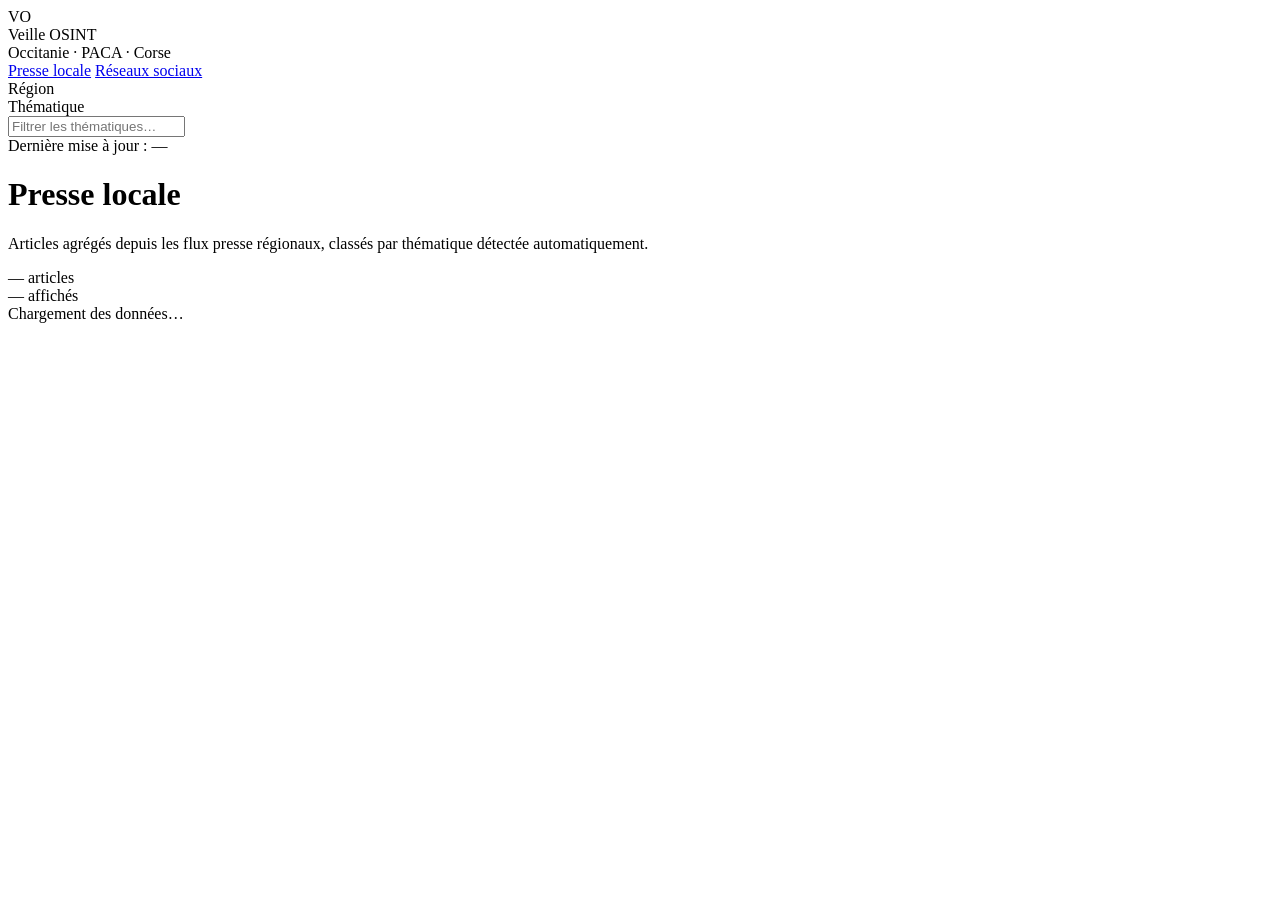
==== site/index.html @ 5e8002d4 "Create index.html" ====
<!DOCTYPE html>
<html lang="fr">
<head>
<meta charset="UTF-8">
<meta name="viewport" content="width=device-width, initial-scale=1.0">
<title>Veille OSINT — Presse locale</title>
<link rel="stylesheet" href="assets/style.css">
</head>
<body>

<div class="app">
  <aside class="sidebar">
    <div class="brand">
      <span class="brand-mark">VO</span>
      <div>
        <div class="brand-title">Veille OSINT</div>
        <div class="brand-sub">Occitanie · PACA · Corse</div>
      </div>
    </div>

    <nav class="tabs">
      <a href="index.html" class="tab active">Presse locale</a>
      <a href="social.html" class="tab">Réseaux sociaux</a>
    </nav>

    <div class="filter-group">
      <div class="filter-label">Région</div>
      <div id="region-filters" class="filter-list"></div>
    </div>

    <div class="filter-group">
      <div class="filter-label">Thématique</div>
      <input type="text" id="theme-search" class="theme-search" placeholder="Filtrer les thématiques…">
      <div id="theme-filters" class="filter-list filter-list-scroll"></div>
    </div>

    <div class="sidebar-footer">
      <span id="last-update">Dernière mise à jour : —</span>
    </div>
  </aside>

  <main class="content">
    <header class="content-header">
      <div>
        <h1>Presse locale</h1>
        <p class="subtitle">Articles agrégés depuis les flux presse régionaux, classés par thématique détectée automatiquement.</p>
      </div>
      <div class="stat-badges">
        <div class="stat-badge">
          <span class="stat-value" id="stat-total">—</span>
          <span class="stat-key">articles</span>
        </div>
        <div class="stat-badge">
          <span class="stat-value" id="stat-filtered">—</span>
          <span class="stat-key">affichés</span>
        </div>
      </div>
    </header>

    <div id="active-filters" class="active-filters"></div>

    <div id="error-banner" class="error-banner" hidden></div>

    <div id="article-list" class="article-list">
      <div class="loading">Chargement des données…</div>
    </div>
  </main>
</div>

<script src="assets/data.js"></script>
<script src="assets/presse.js"></script>
</body>
</html>
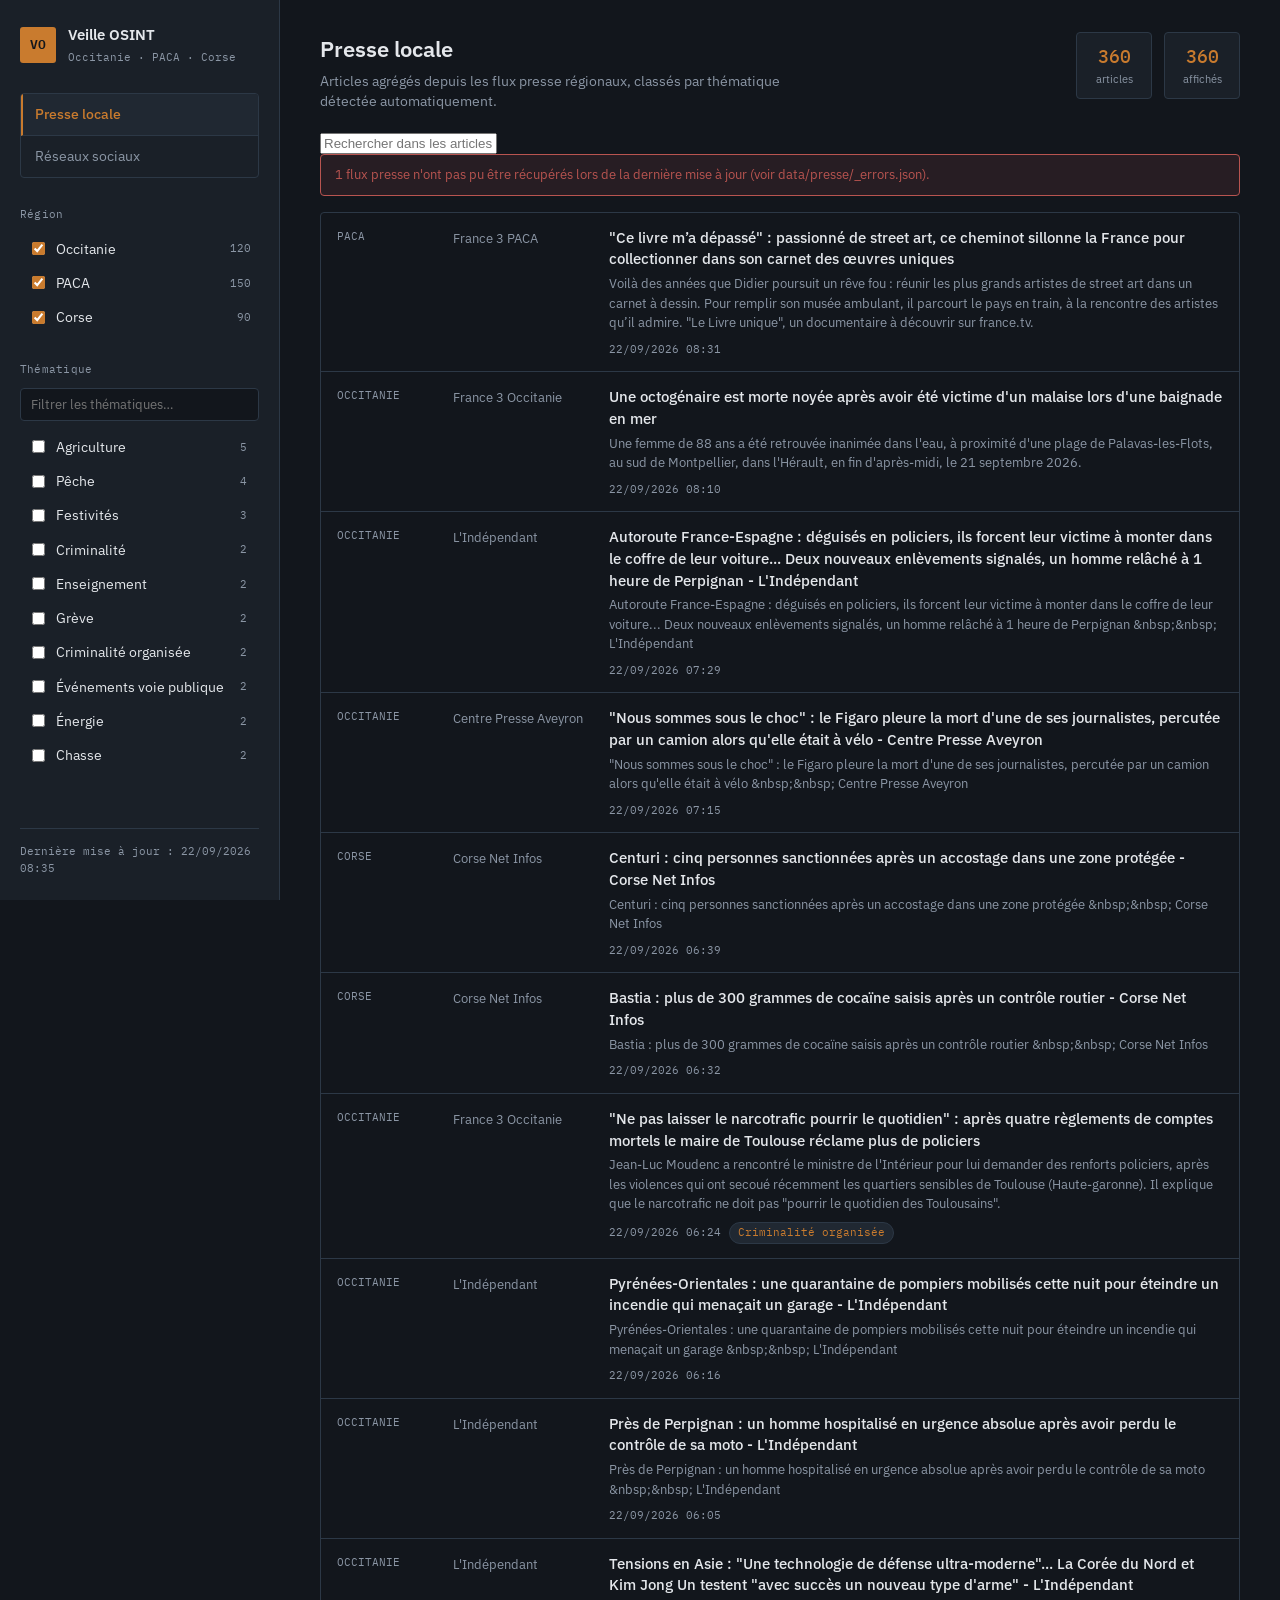
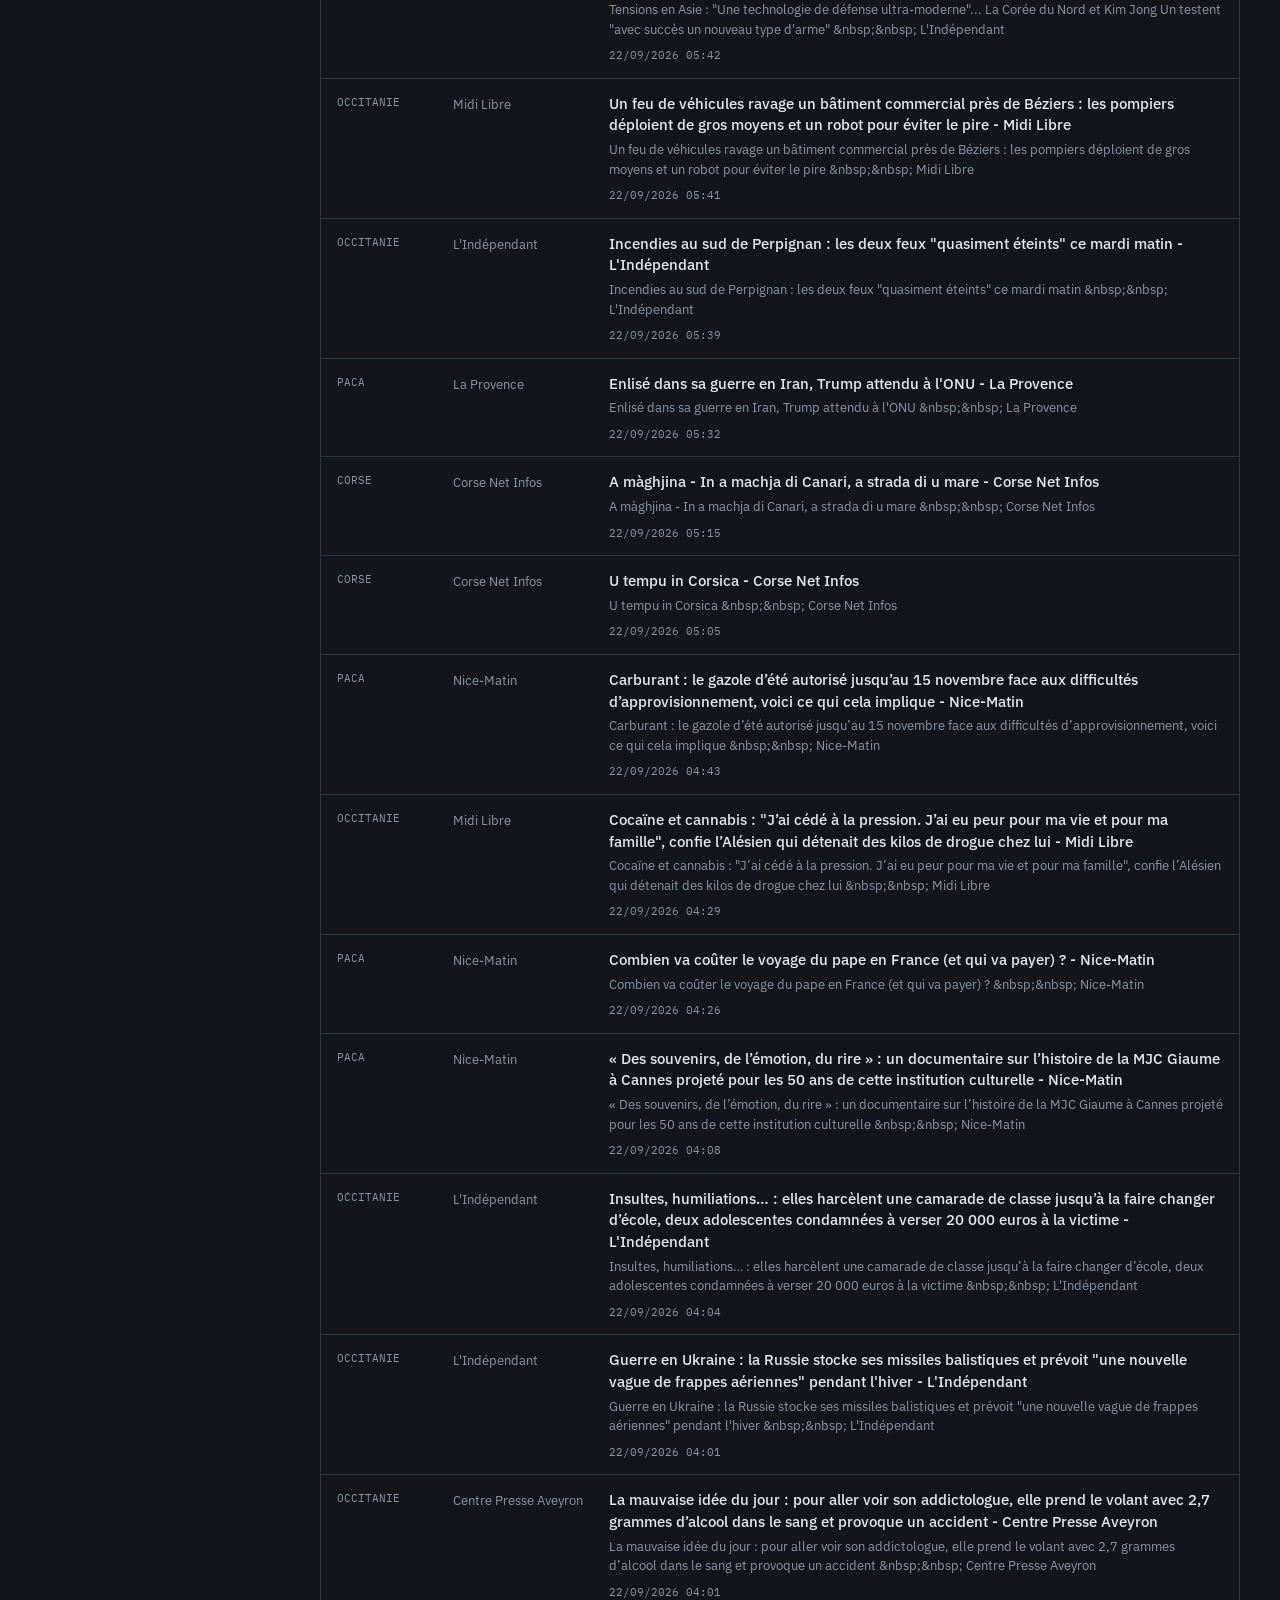
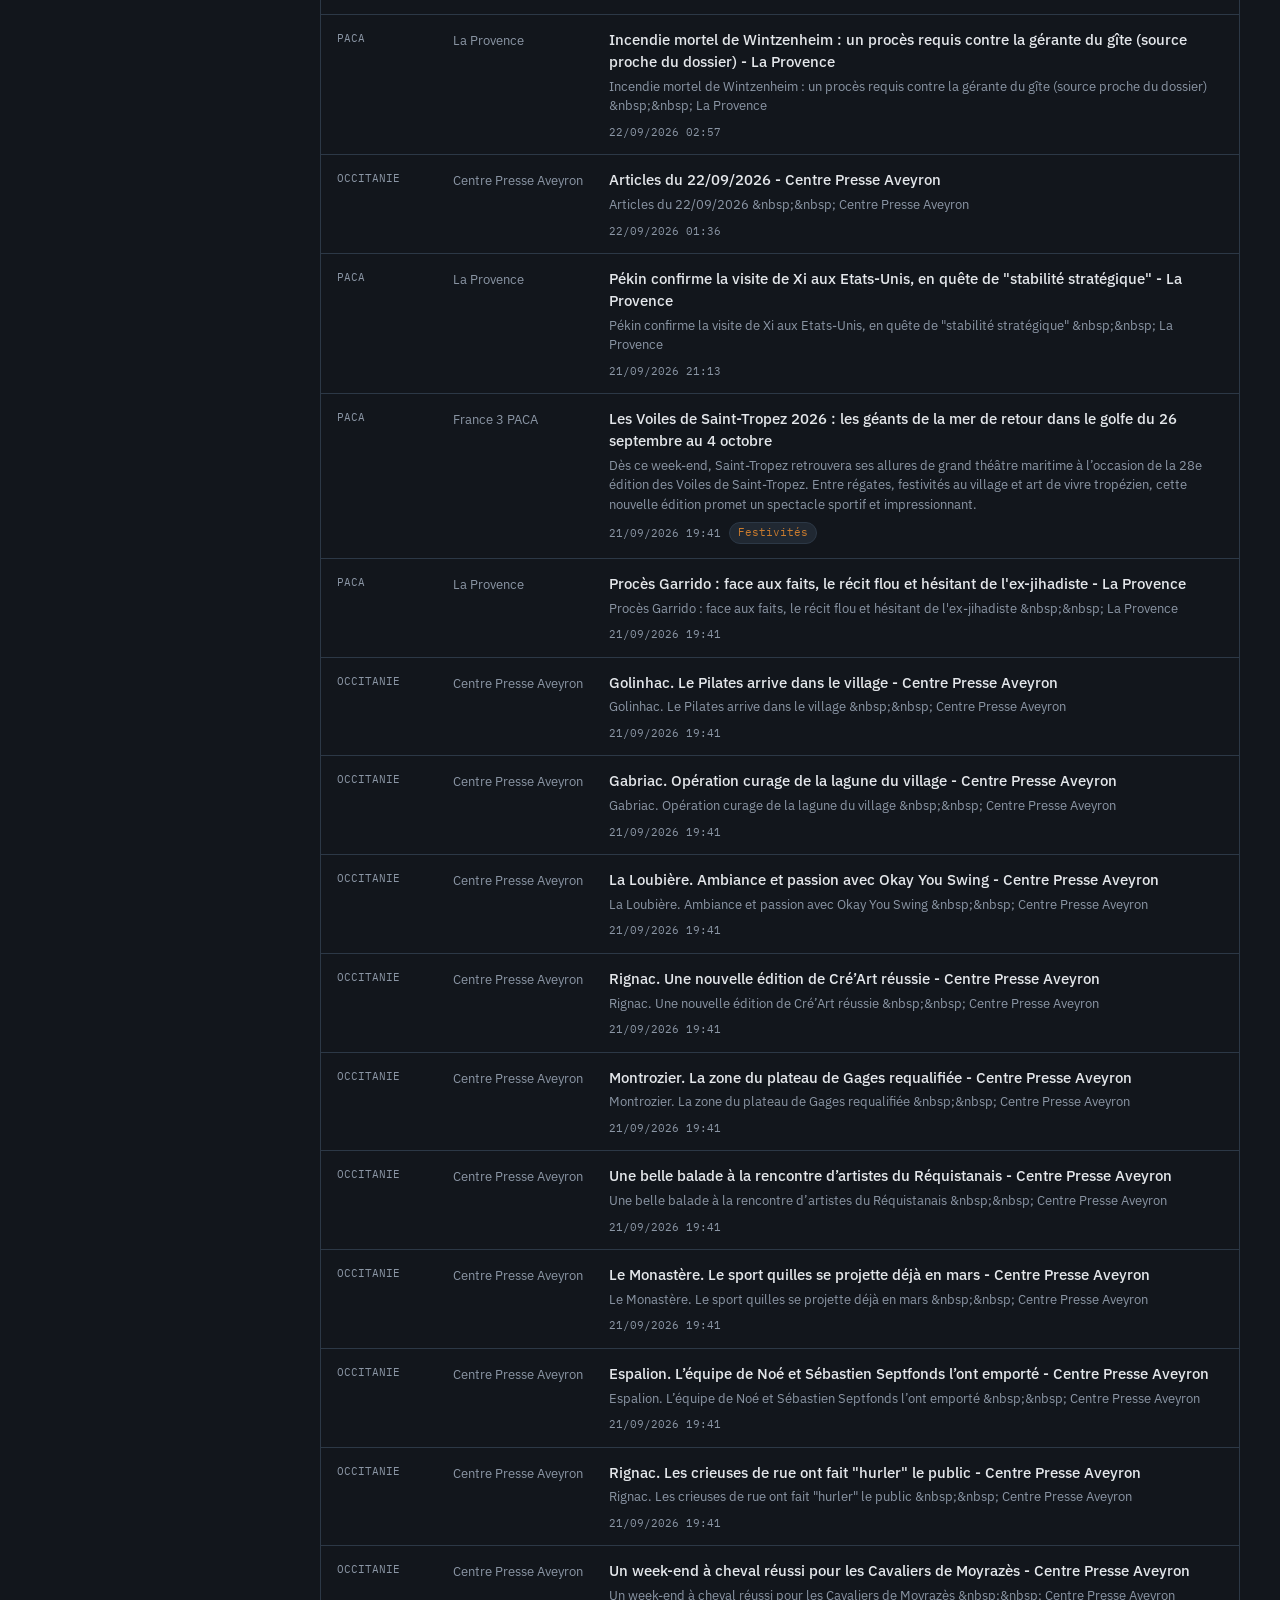
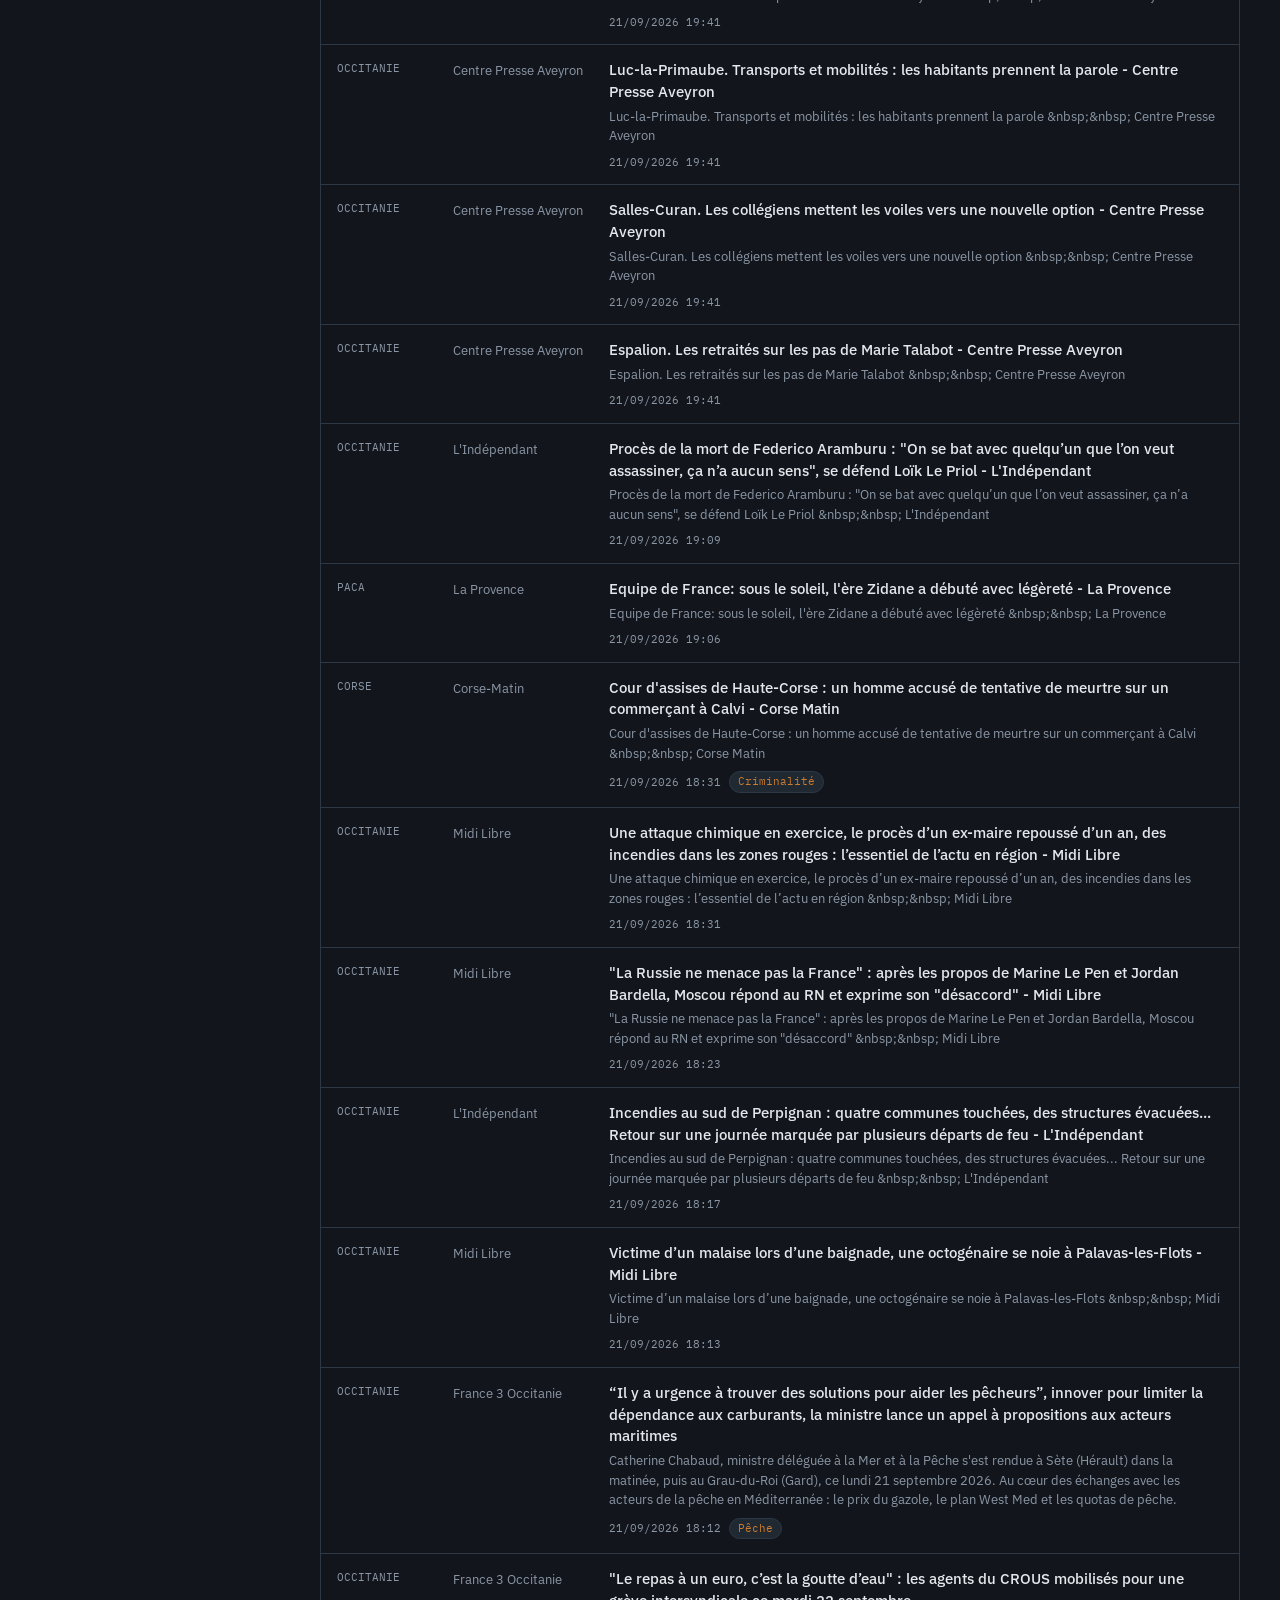
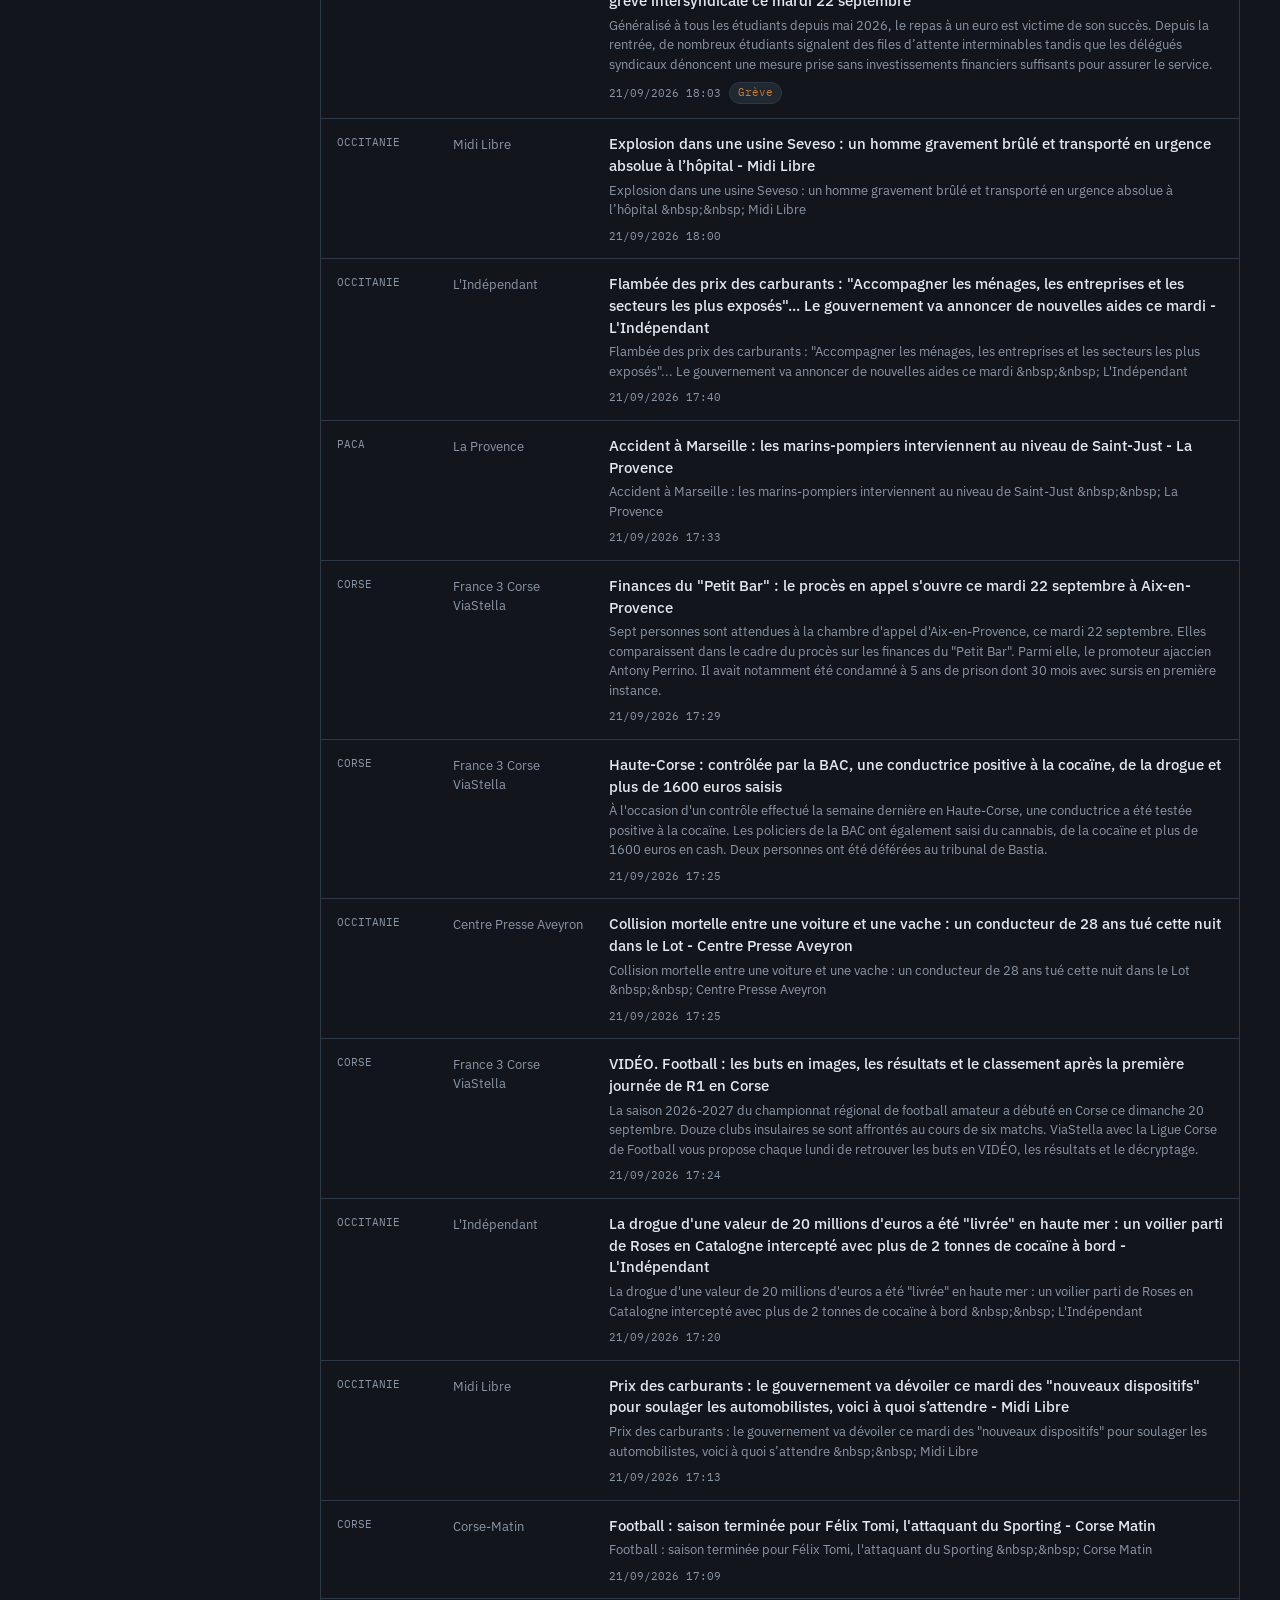
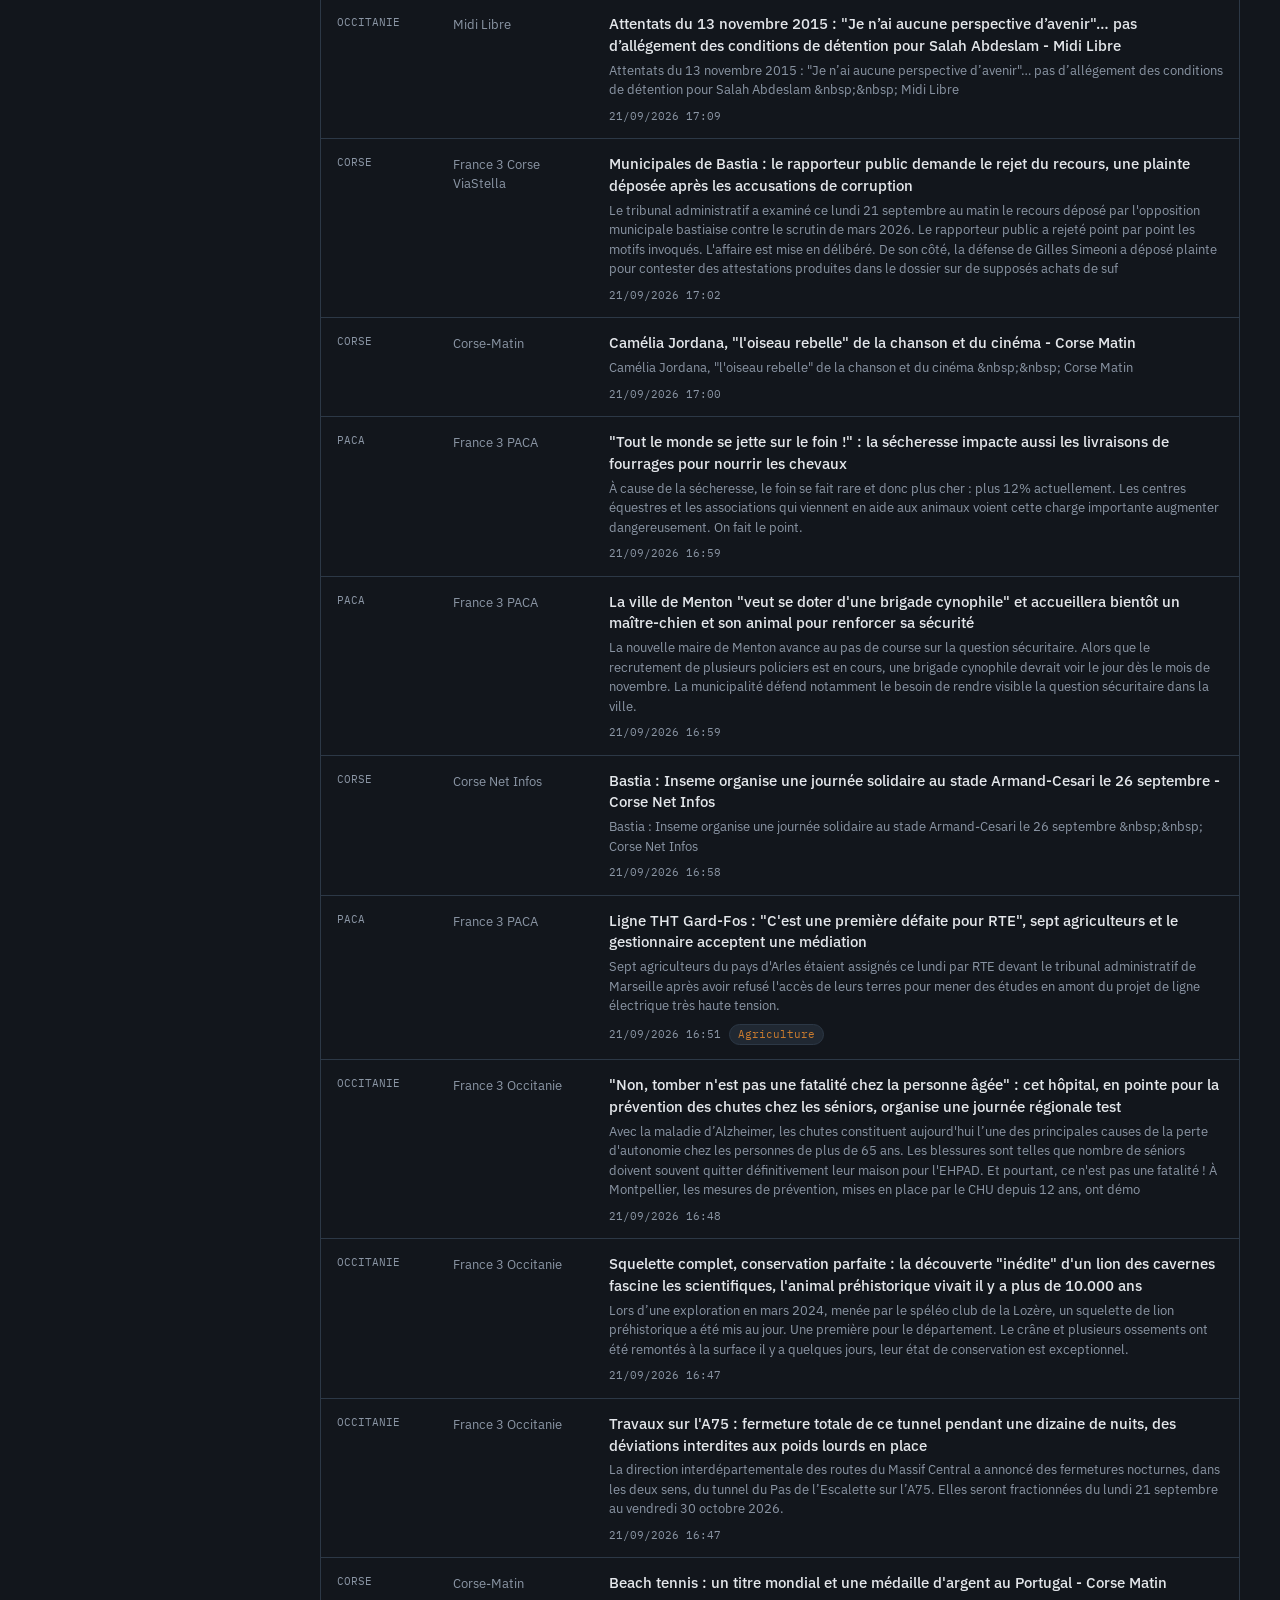
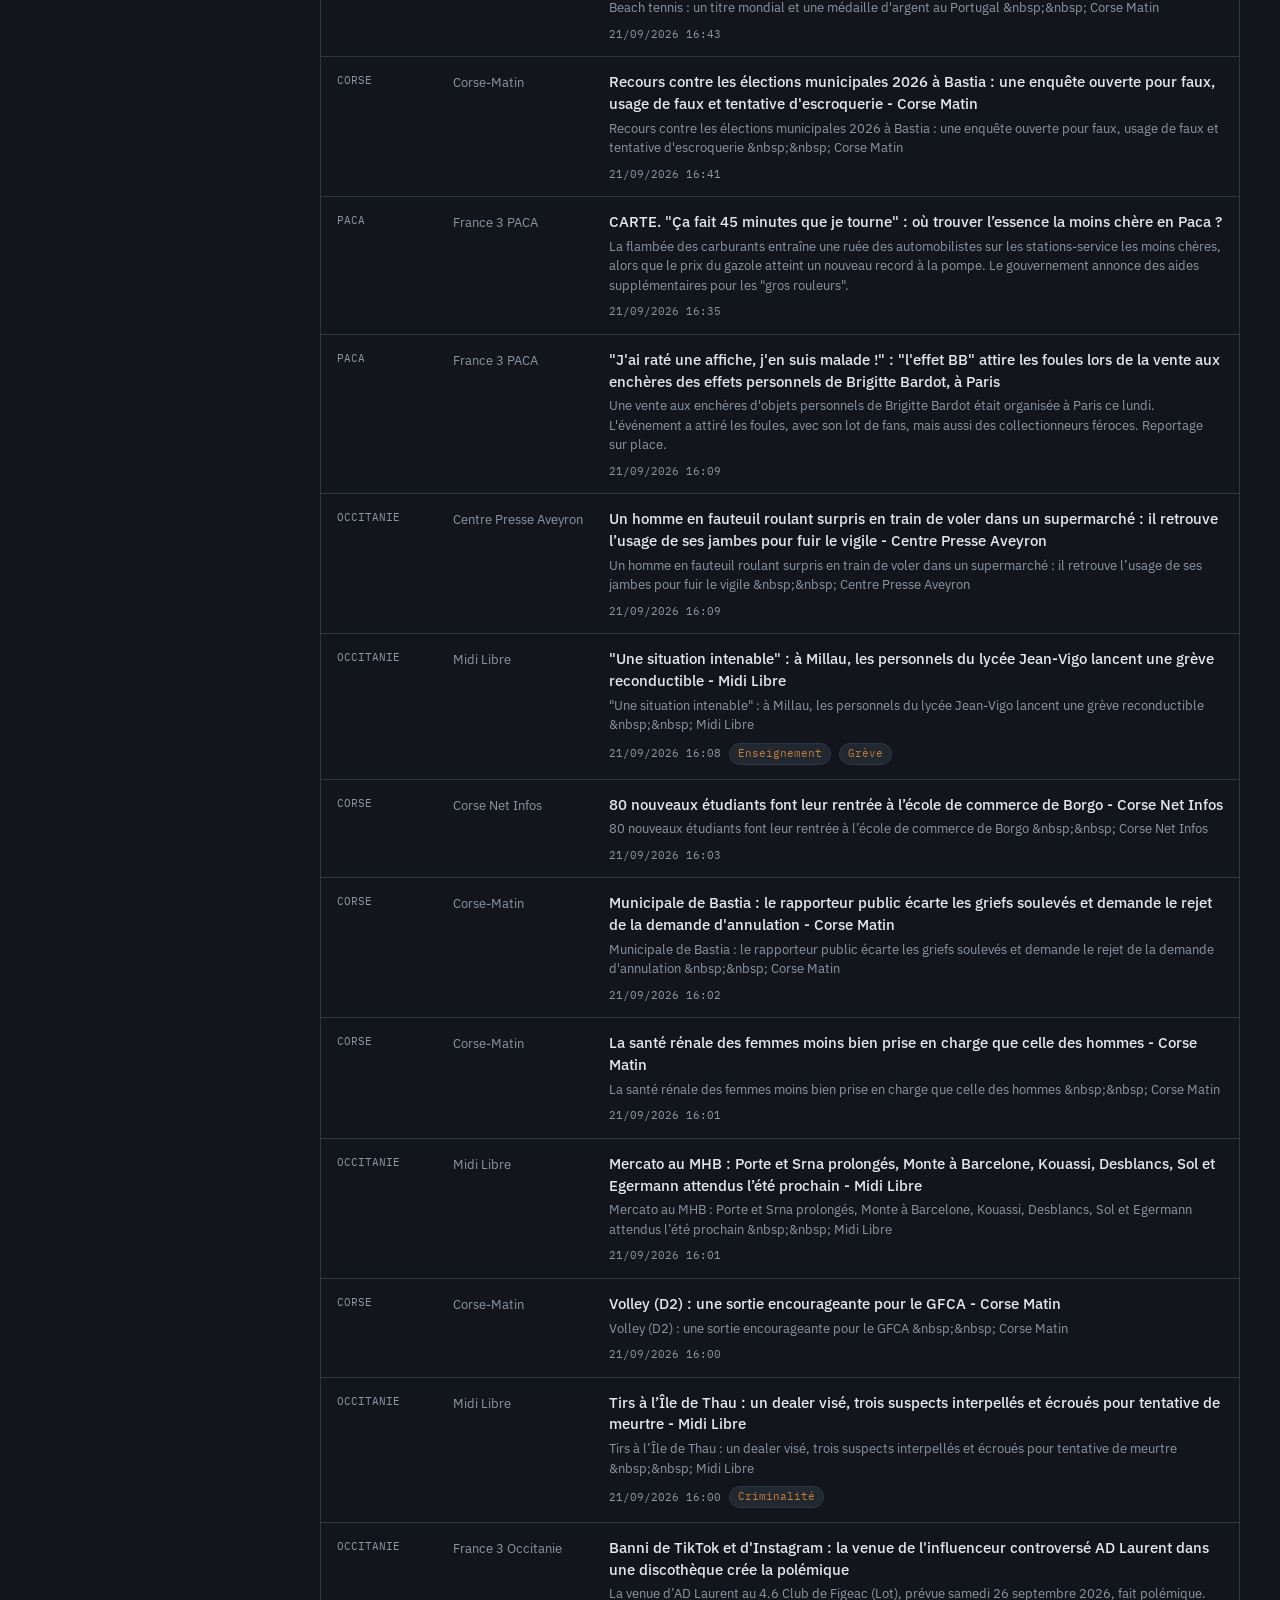
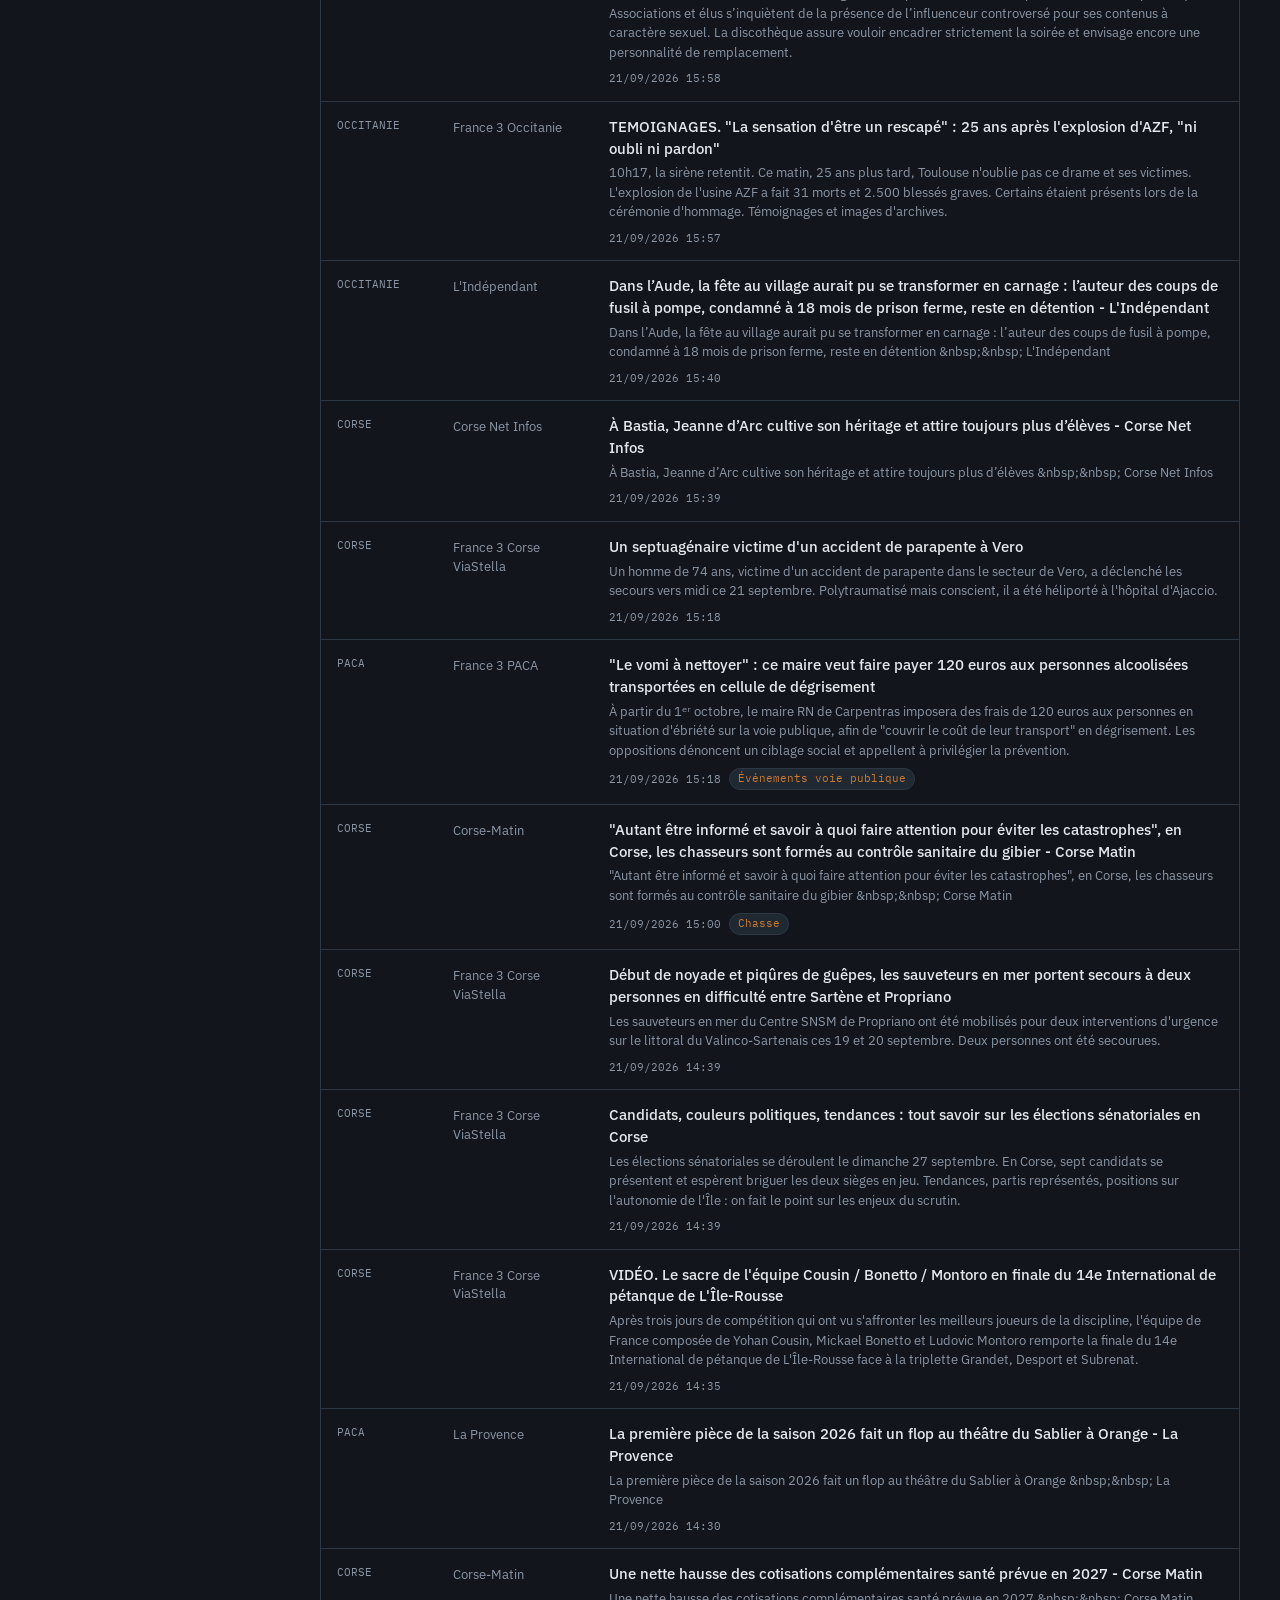
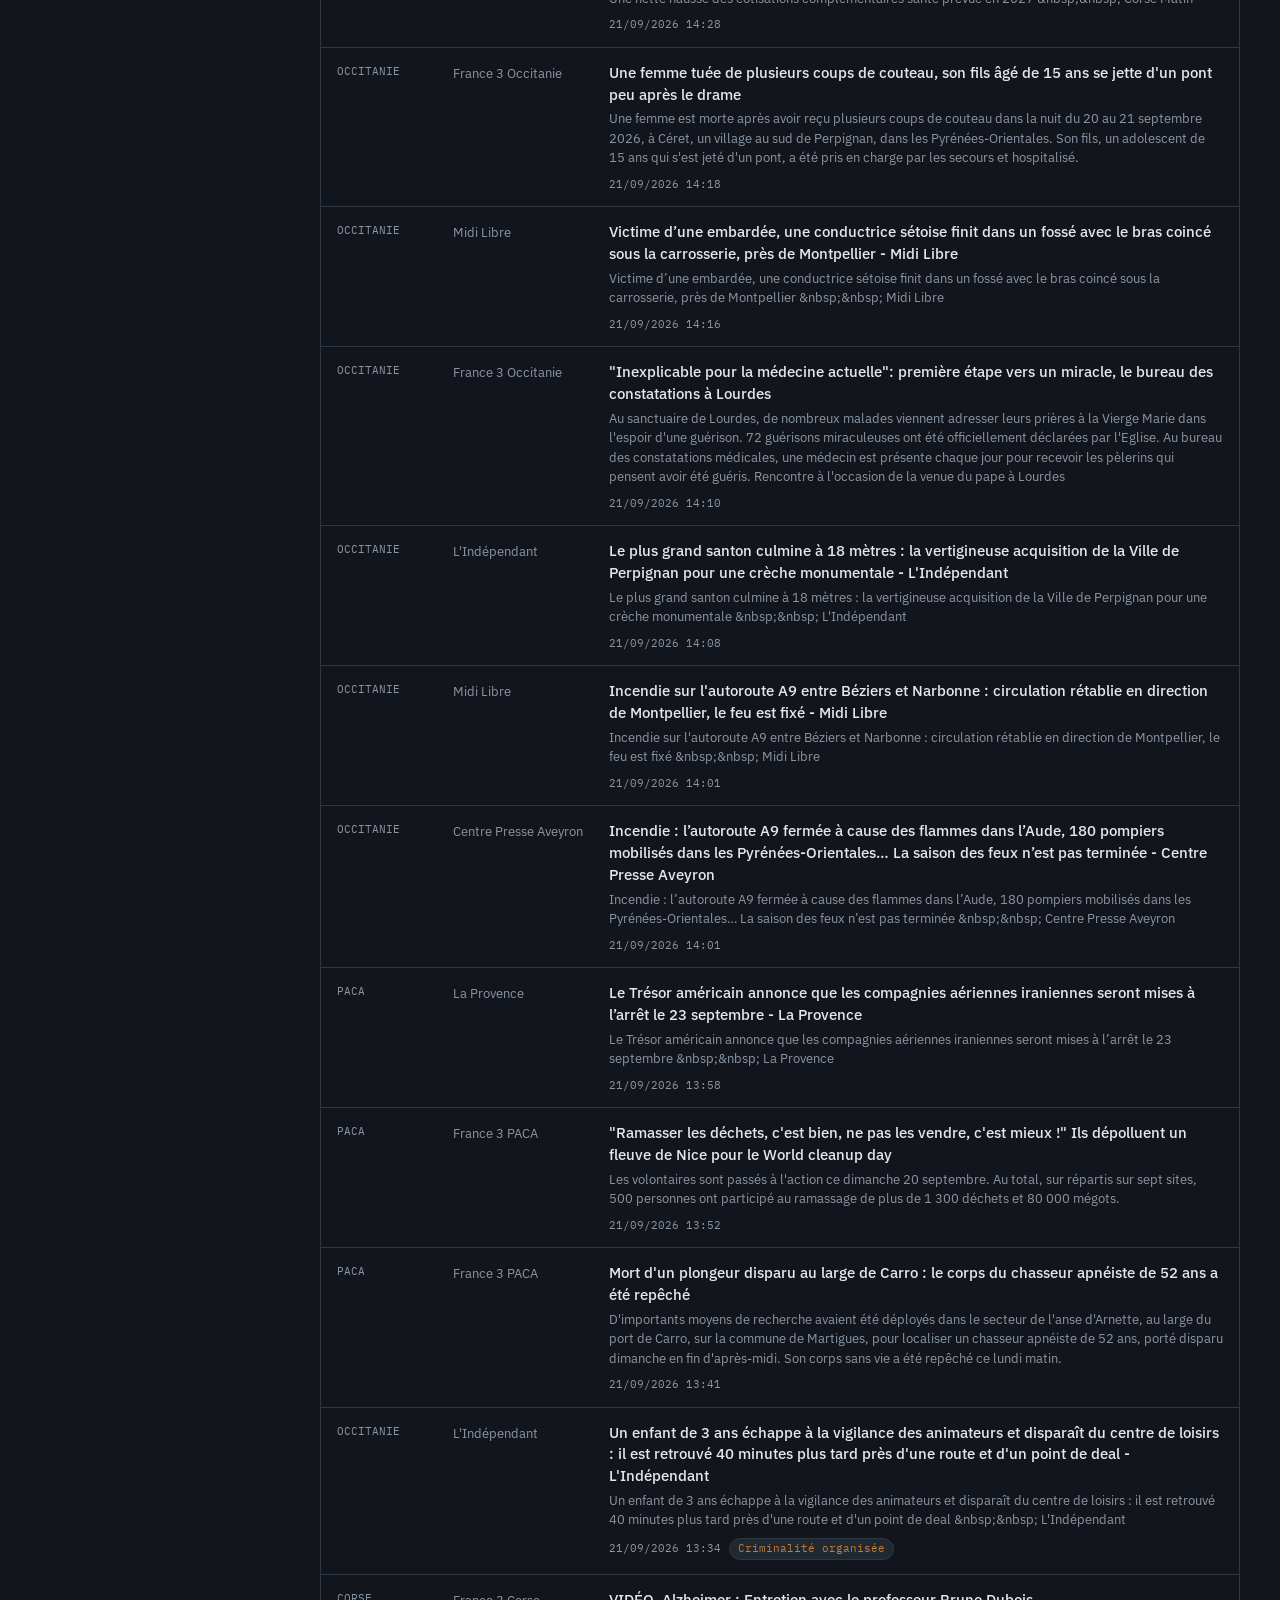
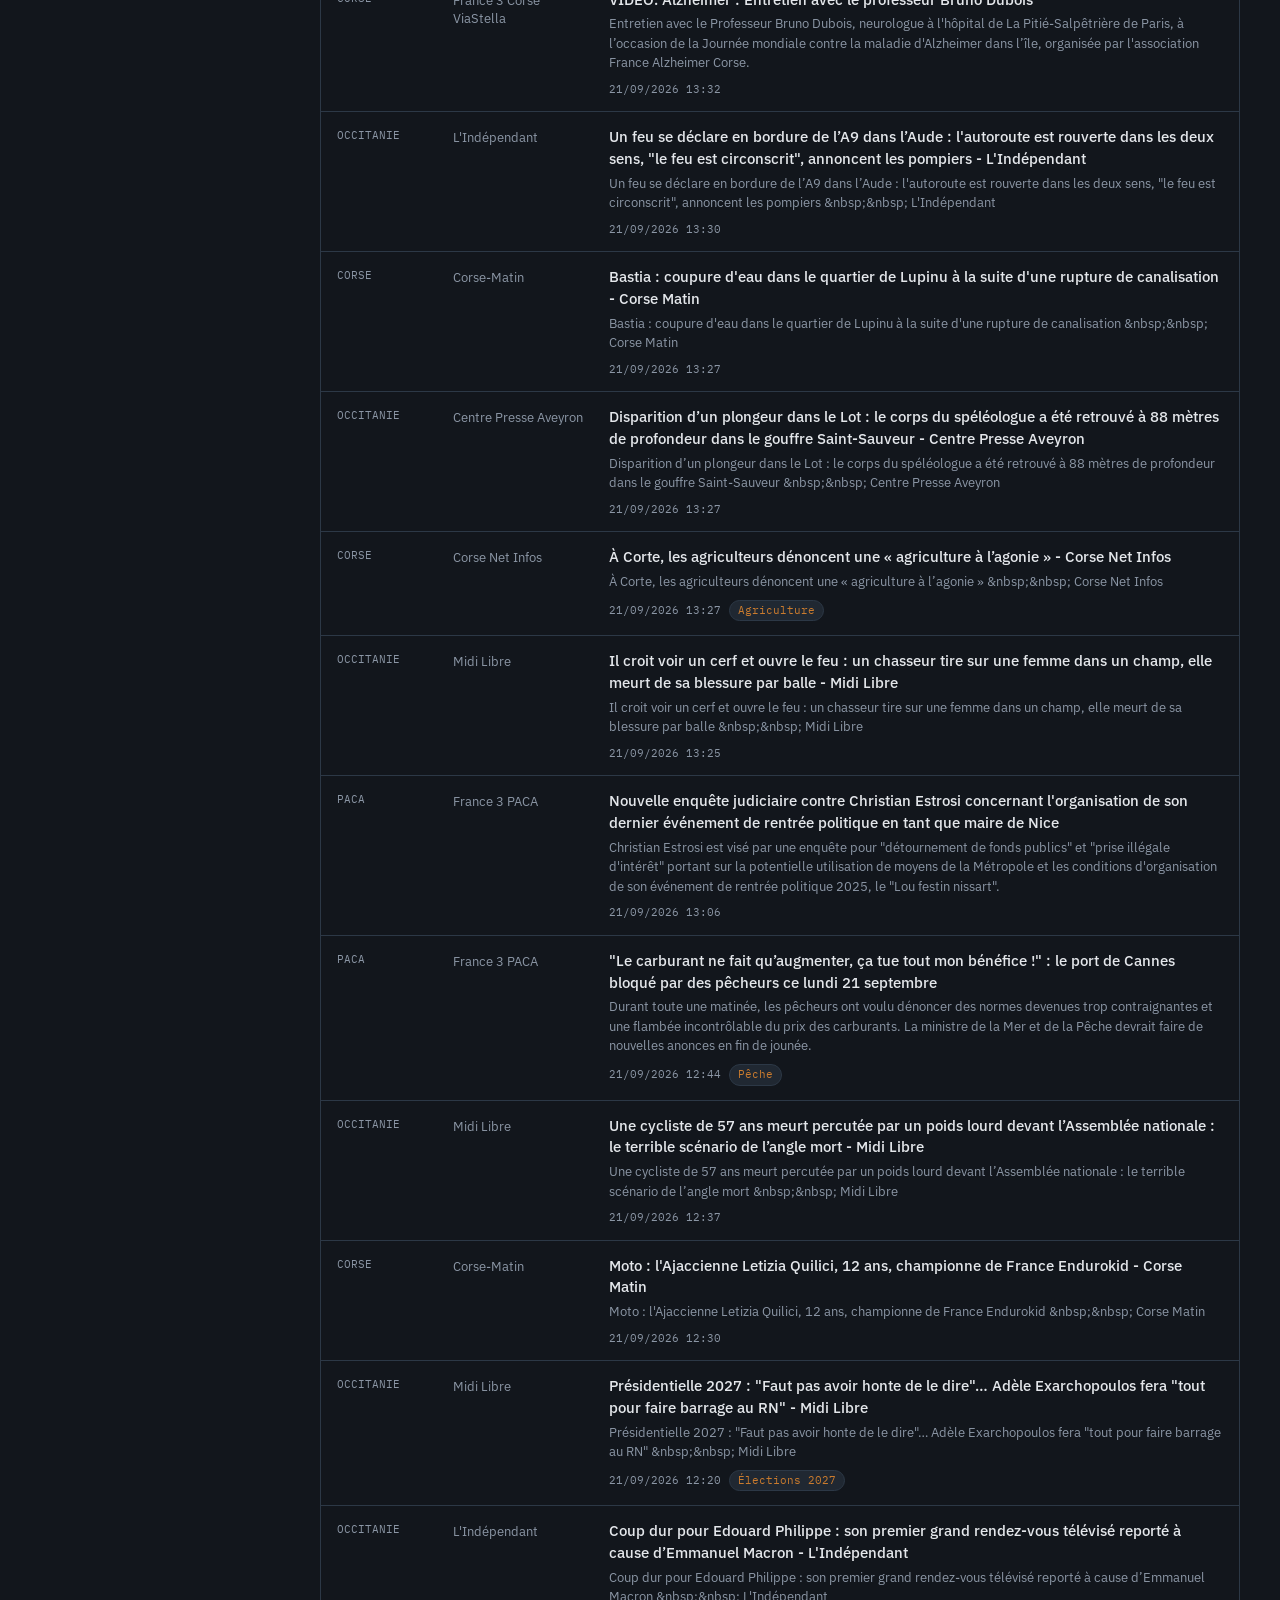
==== commit 65f2bd6d: "Update index.html" ====
--- a/site/index.html
+++ b/site/index.html
@@ -57,6 +57,10 @@
       </div>
     </header>
 
+    <div class="search-bar">
+      <input type="text" id="article-search" class="search-input" placeholder="Rechercher dans les articles (titre, résumé, source)…" autocomplete="off">
+    </div>
+
     <div id="active-filters" class="active-filters"></div>
 
     <div id="error-banner" class="error-banner" hidden></div>
--- a/site/assets/style.css
+++ b/site/assets/style.css
@@ -0,0 +1,494 @@
+/* ---------------------------------------------------------
+   Veille OSINT — thème visuel
+   Palette : ardoise sombre + accent ambre signalétique
+   Typo     : IBM Plex Sans (UI) + IBM Plex Mono (données)
+--------------------------------------------------------- */
+
+@import url('https://fonts.googleapis.com/css2?family=IBM+Plex+Sans:wght@400;500;600&family=IBM+Plex+Mono:wght@400;500&display=swap');
+
+:root {
+  --bg: #12161C;
+  --panel: #1A2028;
+  --panel-raised: #202832;
+  --border: #2C3846;
+  --text: #E4E7EB;
+  --text-dim: #8B96A5;
+  --accent: #C97B2E;
+  --accent-dim: #8A5A26;
+  --ok: #4A7856;
+  --danger: #B85450;
+  --link: #6FA8DC;
+
+  --font-ui: 'IBM Plex Sans', system-ui, sans-serif;
+  --font-mono: 'IBM Plex Mono', ui-monospace, monospace;
+}
+
+* { box-sizing: border-box; }
+
+html, body {
+  margin: 0;
+  padding: 0;
+  background: var(--bg);
+  color: var(--text);
+  font-family: var(--font-ui);
+  font-size: 15px;
+  line-height: 1.5;
+}
+
+a { color: var(--link); text-decoration: none; }
+a:hover { text-decoration: underline; }
+
+button {
+  font-family: inherit;
+  cursor: pointer;
+}
+
+/* Focus visible pour accessibilité clavier */
+a:focus-visible, button:focus-visible, input:focus-visible {
+  outline: 2px solid var(--accent);
+  outline-offset: 2px;
+}
+
+.app {
+  display: grid;
+  grid-template-columns: 280px 1fr;
+  min-height: 100vh;
+}
+
+/* ---------- Sidebar ---------- */
+
+.sidebar {
+  background: var(--panel);
+  border-right: 1px solid var(--border);
+  padding: 24px 20px;
+  display: flex;
+  flex-direction: column;
+  gap: 28px;
+  position: sticky;
+  top: 0;
+  height: 100vh;
+  overflow-y: auto;
+}
+
+.brand {
+  display: flex;
+  align-items: center;
+  gap: 12px;
+}
+
+.brand-mark {
+  width: 36px;
+  height: 36px;
+  background: var(--accent);
+  color: #12161C;
+  font-family: var(--font-mono);
+  font-weight: 600;
+  font-size: 13px;
+  display: flex;
+  align-items: center;
+  justify-content: center;
+  border-radius: 3px;
+  flex-shrink: 0;
+}
+
+.brand-title {
+  font-weight: 600;
+  font-size: 15px;
+}
+
+.brand-sub {
+  font-family: var(--font-mono);
+  font-size: 11px;
+  color: var(--text-dim);
+  margin-top: 2px;
+}
+
+.tabs {
+  display: flex;
+  flex-direction: column;
+  border: 1px solid var(--border);
+  border-radius: 4px;
+  overflow: hidden;
+}
+
+.tab {
+  padding: 10px 14px;
+  color: var(--text-dim);
+  font-size: 14px;
+  border-bottom: 1px solid var(--border);
+}
+
+.tab:last-child { border-bottom: none; }
+
+.tab:hover {
+  background: var(--panel-raised);
+  text-decoration: none;
+  color: var(--text);
+}
+
+.tab.active {
+  background: var(--panel-raised);
+  color: var(--accent);
+  font-weight: 500;
+  border-left: 2px solid var(--accent);
+  padding-left: 12px;
+}
+
+.filter-group {
+  display: flex;
+  flex-direction: column;
+  gap: 10px;
+}
+
+.filter-label {
+  font-family: var(--font-mono);
+  font-size: 11px;
+  color: var(--text-dim);
+  letter-spacing: 0.02em;
+}
+
+.filter-list {
+  display: flex;
+  flex-direction: column;
+  gap: 2px;
+}
+
+.filter-list-scroll {
+  max-height: 340px;
+  overflow-y: auto;
+  padding-right: 4px;
+}
+
+.filter-item {
+  display: flex;
+  align-items: center;
+  gap: 8px;
+  padding: 6px 8px;
+  border-radius: 3px;
+  font-size: 13.5px;
+  cursor: pointer;
+  color: var(--text);
+}
+
+.filter-item:hover {
+  background: var(--panel-raised);
+}
+
+.filter-item input {
+  accent-color: var(--accent);
+  flex-shrink: 0;
+}
+
+.filter-item .count {
+  margin-left: auto;
+  font-family: var(--font-mono);
+  font-size: 11px;
+  color: var(--text-dim);
+}
+
+.theme-search {
+  background: var(--bg);
+  border: 1px solid var(--border);
+  color: var(--text);
+  padding: 7px 10px;
+  border-radius: 4px;
+  font-size: 13px;
+  font-family: var(--font-ui);
+}
+
+.theme-search:focus {
+  border-color: var(--accent);
+  outline: none;
+}
+
+.sidebar-footer {
+  margin-top: auto;
+  font-family: var(--font-mono);
+  font-size: 11px;
+  color: var(--text-dim);
+  border-top: 1px solid var(--border);
+  padding-top: 14px;
+}
+
+/* ---------- Content ---------- */
+
+.content {
+  padding: 32px 40px;
+  max-width: 1100px;
+}
+
+.content-header {
+  display: flex;
+  justify-content: space-between;
+  align-items: flex-start;
+  gap: 24px;
+  margin-bottom: 20px;
+}
+
+.content-header h1 {
+  font-size: 22px;
+  margin: 0 0 6px 0;
+  font-weight: 600;
+}
+
+.subtitle {
+  color: var(--text-dim);
+  font-size: 13.5px;
+  margin: 0;
+  max-width: 62ch;
+}
+
+.stat-badges {
+  display: flex;
+  gap: 12px;
+  flex-shrink: 0;
+}
+
+.stat-badge {
+  background: var(--panel);
+  border: 1px solid var(--border);
+  border-radius: 4px;
+  padding: 10px 16px;
+  display: flex;
+  flex-direction: column;
+  align-items: center;
+  min-width: 76px;
+}
+
+.stat-value {
+  font-family: var(--font-mono);
+  font-size: 18px;
+  font-weight: 500;
+  color: var(--accent);
+}
+
+.stat-key {
+  font-size: 10.5px;
+  color: var(--text-dim);
+  margin-top: 2px;
+}
+
+.active-filters {
+  display: flex;
+  flex-wrap: wrap;
+  gap: 6px;
+  margin-bottom: 16px;
+  min-height: 0;
+}
+
+.active-filters:empty { margin-bottom: 0; }
+
+.active-filter-chip {
+  display: inline-flex;
+  align-items: center;
+  gap: 6px;
+  background: var(--panel-raised);
+  border: 1px solid var(--accent-dim);
+  color: var(--accent);
+  font-family: var(--font-mono);
+  font-size: 11.5px;
+  padding: 4px 10px;
+  border-radius: 999px;
+}
+
+.active-filter-chip button {
+  background: none;
+  border: none;
+  color: var(--accent);
+  font-size: 13px;
+  line-height: 1;
+  padding: 0;
+}
+
+.error-banner {
+  background: rgba(184, 84, 80, 0.12);
+  border: 1px solid var(--danger);
+  color: var(--danger);
+  padding: 10px 14px;
+  border-radius: 4px;
+  font-size: 13px;
+  margin-bottom: 16px;
+}
+
+.loading, .empty-state {
+  color: var(--text-dim);
+  padding: 40px 0;
+  text-align: center;
+  font-size: 13.5px;
+}
+
+/* ---------- Article list (tableau dense) ---------- */
+
+.article-list {
+  border: 1px solid var(--border);
+  border-radius: 4px;
+  overflow: hidden;
+}
+
+.article-row {
+  display: grid;
+  grid-template-columns: 100px 140px 1fr;
+  gap: 16px;
+  padding: 14px 16px;
+  border-bottom: 1px solid var(--border);
+  align-items: start;
+}
+
+.article-row:last-child { border-bottom: none; }
+
+.article-row:hover {
+  background: var(--panel);
+}
+
+.article-region {
+  font-family: var(--font-mono);
+  font-size: 10.5px;
+  color: var(--text-dim);
+  text-transform: uppercase;
+  padding-top: 2px;
+}
+
+.article-source {
+  font-size: 12.5px;
+  color: var(--text-dim);
+  padding-top: 2px;
+}
+
+.article-title {
+  font-size: 14.5px;
+  font-weight: 500;
+  color: var(--text);
+  margin: 0 0 4px 0;
+  display: block;
+}
+
+.article-title:hover { color: var(--accent); }
+
+.article-summary {
+  font-size: 13px;
+  color: var(--text-dim);
+  margin: 0 0 8px 0;
+  max-width: 78ch;
+}
+
+.article-meta {
+  display: flex;
+  gap: 8px;
+  flex-wrap: wrap;
+  align-items: center;
+}
+
+.theme-tag {
+  font-family: var(--font-mono);
+  font-size: 10.5px;
+  background: var(--panel-raised);
+  border: 1px solid var(--border);
+  color: var(--accent);
+  padding: 2px 8px;
+  border-radius: 999px;
+}
+
+.article-date {
+  font-family: var(--font-mono);
+  font-size: 11px;
+  color: var(--text-dim);
+}
+
+/* ---------- Social page ---------- */
+
+.social-section {
+  margin-bottom: 28px;
+}
+
+.social-section-title {
+  font-family: var(--font-mono);
+  font-size: 12px;
+  color: var(--text-dim);
+  text-transform: uppercase;
+  letter-spacing: 0.03em;
+  margin: 0 0 10px 0;
+  padding-bottom: 8px;
+  border-bottom: 1px solid var(--border);
+}
+
+.social-theme-block {
+  border: 1px solid var(--border);
+  border-radius: 4px;
+  margin-bottom: 12px;
+  overflow: hidden;
+}
+
+.social-theme-header {
+  padding: 10px 14px;
+  background: var(--panel);
+  font-weight: 500;
+  font-size: 14px;
+  display: flex;
+  justify-content: space-between;
+  align-items: center;
+}
+
+.social-theme-header .count {
+  font-family: var(--font-mono);
+  font-size: 11px;
+  color: var(--text-dim);
+}
+
+.social-item {
+  padding: 10px 14px;
+  border-top: 1px solid var(--border);
+  font-size: 13px;
+}
+
+.social-item-meta {
+  display: flex;
+  gap: 10px;
+  font-family: var(--font-mono);
+  font-size: 11px;
+  color: var(--text-dim);
+  margin-bottom: 4px;
+}
+
+.manual-links-row {
+  padding: 10px 14px;
+  border-top: 1px solid var(--border);
+  display: flex;
+  gap: 10px;
+  flex-wrap: wrap;
+}
+
+.manual-link-btn {
+  font-family: var(--font-mono);
+  font-size: 11.5px;
+  border: 1px solid var(--border);
+  padding: 5px 12px;
+  border-radius: 4px;
+  color: var(--text);
+}
+
+.manual-link-btn:hover {
+  border-color: var(--accent);
+  color: var(--accent);
+  text-decoration: none;
+}
+
+/* ---------- Responsive ---------- */
+
+@media (max-width: 860px) {
+  .app { grid-template-columns: 1fr; }
+  .sidebar {
+    position: static;
+    height: auto;
+    border-right: none;
+    border-bottom: 1px solid var(--border);
+  }
+  .content { padding: 24px 20px; }
+  .article-row {
+    grid-template-columns: 1fr;
+    gap: 4px;
+  }
+}
+
+@media (prefers-reduced-motion: reduce) {
+  * { transition: none !important; animation: none !important; }
+}
